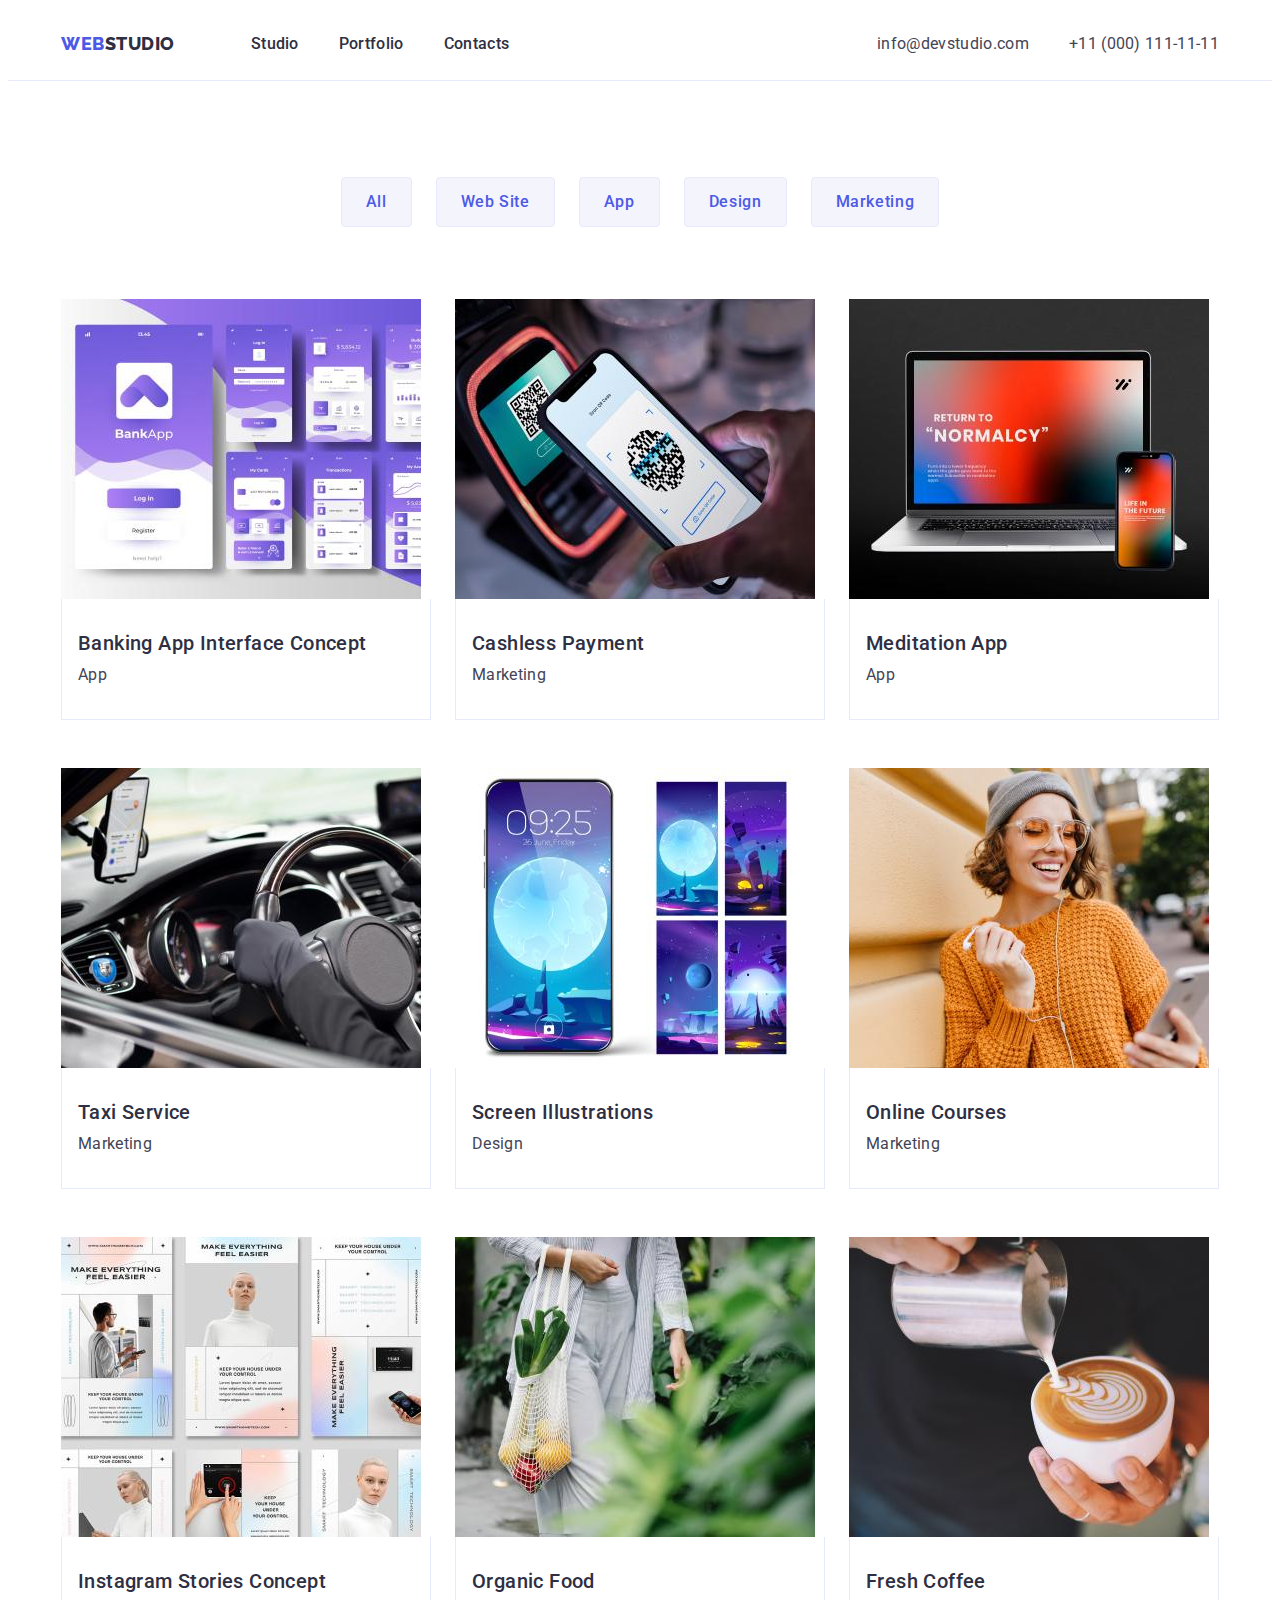
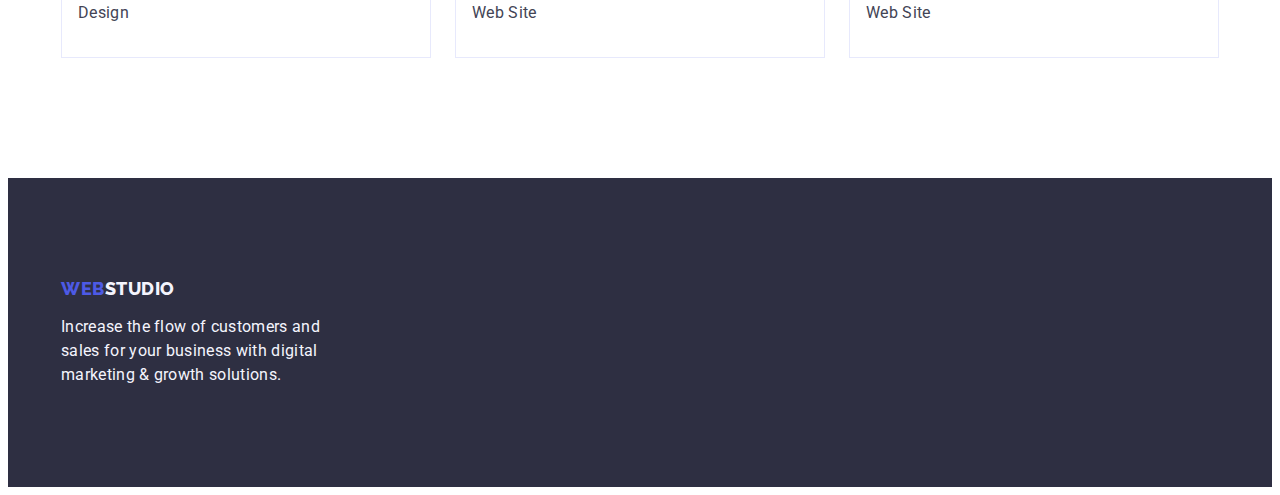
==== portfolio.html @ 99b8af03 "updated" ====
<!DOCTYPE html>
<html lang="en">
  <head>
    <meta charset="utf-8" />
    <meta name="description" content="goit_homework2" />
    <title>WebStudio</title>
    <link
      rel="stylesheet"
      href="https://cdnjs.cloudflare.com/ajax/libs/modern-normalize/2.0.0/modern-normalize.min.css"
      integrity="sha512-4xo8blKMVCiXpTaLzQSLSw3KFOVPWhm/TRtuPVc4WG6kUgjH6J03IBuG7JZPkcWMxJ5huwaBpOpnwYElP/m6wg=="
      crossorigin="anonymous"
      referrerpolicy="no-referrer"
    />
    <link rel="stylesheet" href="css/styles.css" />
    <link rel="preconnect" href="https://fonts.googleapis.com" />
    <link rel="preconnect" href="https://fonts.gstatic.com" crossorigin />
    <link
      href="https://fonts.googleapis.com/css2?family=Raleway:wght@800&family=Roboto:wght@400;500;700&display=swap"
      rel="stylesheet"
    />
  </head>
  <body>
    <header class="header">
      <div class="container header-container">
        <nav class="nav list">
          <a class="header-logo link" href="./index.html"
            >Web<span class="header-logo-accent">Studio</span></a
          >
          <ul class="header-menu list">
            <li class="header-menu-item">
              <a class="header-menu-link link" href="./index.html">Studio</a>
            </li>
            <li class="header-menu-item">
              <a class="header-menu-link link" href="./portfolio.html"
                >Portfolio</a
              >
            </li>
            <li class="header-menu-item">
              <a class="header-menu-link link" href="">Contacts</a>
            </li>
          </ul>
        </nav>

        <address class="header-address">
          <ul class="header-address-list list" style="gap: 40px;">
            <li class="header-address-item link">
              <a
                class="header-address-link link"
                href="mailto:info@devstudio.com"
                >info@devstudio.com</a
              >
            </li>
            <li class="header-address-item link">
              <a class="header-address-link link" href="tel:+110001111111"
                >+11 (000) 111-11-11</a
              >
            </li>
          </ul>
        </address>
      </div>
    </header>
    <main>
      <section class="section-portfolio">
        <div class="container portfolio-container">
          <h1 class="visually-hidden">Portfolio</h1>
            <ul class="button-list list">
              <li><button type="button" class="button-look">All</button></li>
              <li>
                <button type="button" class="button-look">Web Site</button>
              </li>
              <li><button type="button" class="button-look">App</button></li>
              <li><button type="button" class="button-look">Design</button></li>
              <li>
                <button type="button" class="button-look">Marketing</button>
              </li>
            </ul>
            <ul class="work list">
              <li class="img link">
                <a class="portfolio link" href="">
                  <img
                    src="./images/images/img.jpg"
                    alt="Banking App Interface
            Concept"
                    width="360"
                    height="300"
                  />
                  <div class="app-name">
                    <h2 class="portfolio-headline">
                      Banking App Interface Concept
                    </h2>
                    <p class="text">App</p>
                  </div></a
                >
              </li>
              <li class="img link">
                <a class="portfolio link" href="">
                  <img
                    src="./images/images/img1.jpg"
                    alt="Cashless Payment"
                    width="360"
                    height="300"
                  />
                  <div class="app-name">
                    <h2 class="portfolio-headline">Cashless Payment</h2>
                    <p class="text">Marketing</p>
                  </div></a
                >
              </li>
              <li class="img link">
                <a class="portfolio link" href="">
                  <img
                    src="./images/images/img2.jpg"
                    alt="Meditation App"
                    width="360"
                    height="300"
                  />
                  <div class="app-name">
                    <h2 class="portfolio-headline">Meditation App</h2>
                    <p class="text">App</p>
                  </div></a
                >
              </li>
              <li class="img link">
                <a class="portfolio link" href="">
                  <img
                    src="./images/images/img3.jpg"
                    alt="Taxi Service"
                    width="360"
                    height="300"
                  />
                  <div class="app-name">
                    <h2 class="portfolio-headline">Taxi Service</h2>
                    <p class="text">Marketing</p>
                  </div></a
                >
              </li>
              <li class="img link">
                <a class="portfolio link" href="">
                  <img
                    src="./images/images/img4.jpg"
                    alt="Screen Illustrations"
                    width="360"
                    height="300"
                  />
                  <div class="app-name">
                    <h2 class="portfolio-headline">Screen Illustrations</h2>
                    <p class="text">Design</p>
                  </div></a
                >
              </li>
              <li class="img link">
                <a class="portfolio link" href="">
                  <img
                    src="./images/images/img5.jpg"
                    alt="Online Courses"
                    width="360"
                    height="300"
                  />
                  <div class="app-name">
                    <h2 class="portfolio-headline">Online Courses</h2>
                    <p class="text">Marketing</p>
                  </div>
                </a>
              </li>
              <li class="img link">
                <a class="portfolio link" href="">
                  <img
                    src="./images/images/img6.jpg"
                    alt="Instagram Stories Concept"
                    width="360"
                    height="300"
                  />
                  <div class="app-name">
                    <h2 class="portfolio-headline">
                      Instagram Stories Concept
                    </h2>
                    <p class="text">Design</p>
                  </div></a
                >
              </li>
              <li class="img link">
                <a class="portfolio link" href="">
                  <img
                    src="./images/images/img7.jpg"
                    alt="Organic Food"
                    width="360"
                    height="300"
                  />
                  <div class="app-name">
                    <h2 class="portfolio-headline">Organic Food</h2>
                    <p class="text">Web Site</p>
                  </div></a
                >
              </li>
              <li class="img link">
                <a class="portfolio link" href="">
                  <img
                    src="./images/images/img8.jpg"
                    alt="Fresh Coffee"
                    width="360"
                    height="300"
                  />
                  <div class="app-name">
                    <h2 class="portfolio-headline">Fresh Coffee</h2>
                    <p class="text">Web Site</p>
                  </div></a
                >
              </li>
            </ul>
          </div>
      </section>
    </main>
    <footer class="footer">
      <div class="container footer-container">
        <a class="footer-logo link" href="./index.html"
          >Web<span class="footer-logo-accent">Studio</span></a
        >
        <p class="footer-text">
          Increase the flow of customers and sales for your business with
          digital marketing & growth solutions.
        </p>
      </div>
    </footer>
  </body>
</html>
---- css/styles.css ----
:root {
  --maincolor: #4d5ae5;
  --accentcolor: #2e2f42;
  --textcolor: #434455;
  --secondbackgoundcolor: #e5e5e5;
}
body {
  font-family: "Roboto", sans-serif;
  color: #434455;
  background-color: #ffffff;
}

p,
h1,
h2,
h3,
h4,
h5,
h6 {
  margin-top: 0;
  margin-bottom: 0;
}
ul,
ol {
  margin-top: 0;
  margin-bottom: 0;
  padding-left: 0;
}

img {
  display: block;
}
.container {
  width: 100%;
  max-width: 1158px;
  padding: 0 15px;
  margin: 0 auto;
}

/* HEADER */
.nav {
  display: flex;
  align-items: center;
}

.header-container {
  display: flex;
  flex-direction: row;
  justify-content: space-between;
}
.header {
  border-bottom: 1px solid #e7e9fc;
}
.header-logo {
  padding: 24px 0;
  margin-right: 76px;
}
.header-menu {
  display: flex;
  gap: 40px;
  margin: 0 auto;
  align-items: center;
}
.header-address-list {
  display: flex;
  gap: 40px;
}

.header-logo,
.header-logo-accent {
  font-family: "Raleway", sans-serif;
  font-weight: 800;
  font-size: 18px;
  line-height: 1.17;
  letter-spacing: 0.03em;
  text-transform: uppercase;
  color: var(--maincolor);
  text-decoration: none;
  list-style-type: none;
}
.header-logo-accent,
span {
  color: var(--accentcolor);
}

link {
  text-decoration: none;
}

.header-menu-link:hover,
.header-menu-link:focus {
  color: #404bbf;
}

.header-menu .list {
  list-style: none;
}
.header-menu-item {
  list-style-type: none;
}

.header-menu-link {
  font-weight: 500;
  font-size: 16px;
  line-height: 1.5;
  letter-spacing: 0.02em;
  color: var(--accentcolor);
  text-decoration: none;
  padding: 24px 0;
  display: block;
}

.header-address {
  font-style: normal;
}
.header-address-link {
  list-style: none;
  font-size: 16px;
  line-height: 1.5;
  letter-spacing: 0.02em;
  color: var(--textcolor);
  text-decoration: none;
  padding: 24px 0;
  display: block;
}

.header-address-link:hover,
.header-address-link:focus {
  color: #404bbf;
}

/* section 1 */

.section {
  background-color: var(--accentcolor);
  padding: 188px 0;
  background-image: linear-gradient(
      rgba(46, 47, 66, 0.7),
      rgba(46, 47, 66, 0.7)
    ),
    url(../images/images/people-office1.jpg);
  background-size: cover;
}

.section-title {
  font-size: 56px;
  line-height: 1.07;
  text-align: center;
  letter-spacing: 0.02em;
  color: #ffffff;
  max-width: 496px;
  margin: 0 auto 42px;
}
.section-button {
  background-color: #4d5ae5;
  font-family: "Roboto", sans-serif;
  font-weight: 500;
  font-size: 16px;
  line-height: 1.5;
  letter-spacing: 0.04em;
  color: #ffffff;
  display: block;
  min-width: 169px;
  border: none;
  padding: 16px 32px;
  border-radius: 4px;
  box-shadow: 0px 4px 4px 0px rgba(0, 0, 0, 0.15);
  height: 56px;
  cursor: pointer;
  margin: 0 auto;
}
.section-button:hover,
.section-button:focus {
  background-color: #404bbf;
  cursor: pointer;
}

/* section 2 */

.priorities-section {
  padding: 120px 0;
}

.priorities-sectionul {
  display: flex;
  gap: 24px;
}

.visually-hidden {
  overflow: hidden;
  position: absolute;
  width: 1px;
  height: 1px;
  margin: -1px;
  border: 0;
  padding: 0;
  white-space: nowrap;
  clip-path: inset(100%);
  clip: rect(0 0 0 0);
}
.priorities-list {
  width: calc((100% - 72px) / 4);
}
.priorities-section-subtitle {
  font-weight: 500;
  font-size: 20px;
  line-height: 1.2;
  letter-spacing: 0.02em;
  color: #2e2f42;
  margin-bottom: 8px;
}

.priorites-block {
width: 264px;
height: 112px;
border-radius: 4px;
background: #F4F4FD;
margin-bottom: 8px;
}

.icon {
  
}

.priorities-section-text {
  font-size: 16px;
  line-height: 1.5;
  letter-spacing: 0.02em;
  color: var(--textcolor);
}

/* section 3 */

.do-section .list {
  list-style: none;
}
.do-sectionul {
  display: flex;
  gap: 24px;
  justify-content: center;
}
.do-section-title {
  font-size: 36px;
  line-height: 1.11;
  letter-spacing: 0.02em;
  text-transform: capitalize;
  color: var(--accentcolor);
  text-align: center;
  margin-bottom: 72px;
}
.do-section {
  padding-bottom: 120px;
}
.doing-photo {
  width: calc((100% - 48px) / 3);
}
/* section 4 */

.team-section {
  padding: 120px 0;
  background-color: #f4f4fd;
}

.team-section-title {
  margin-bottom: 72px;
  font-size: 36px;
  line-height: 1.11;
  text-align: center;
  letter-spacing: 0.02em;
  text-transform: capitalize;
  color: var(--accentcolor);
}

.team-list {
  display: flex;
  justify-content: center;
}
.team-list {
  gap: 24px;
}
.team-section-card {
  border-radius: 0px 0px 4px 4px;
  background-color: #ffffff;
}
.team-section-card {
  width: calc((100% - 72px) / 4);
}

.name {
  padding: 32px 16px;
}

.worker-name {
  text-align: center;
  margin-bottom: 8px;
  font-weight: 500;
  font-size: 20px;
  line-height: 1.2;
  letter-spacing: 0.02em;
  color: var(--accentcolor);
}
.teamtext {
  text-align: center;
  font-size: 16px;
  line-height: 1.5;
  letter-spacing: 0.02em;
  color: #434455;
  margin-top: 0;
  border-radius: 0px 0px 4px 4px;
}
/* footer */

.footer {
  background-color: var(--accentcolor);
  padding: 100px 0;
}

.footeer-logo {
  display: inline-block;
  margin-bottom: 16px;
}
.footer-text {
  line-height: 1.5;
  color: #f4f4fd;
  letter-spacing: 0.02em;
  display: flex;
  width: 264px;
}

/* portfolio */

/* section */

.visually-hidden {
  overflow: hidden;
  position: absolute;
  width: 1px;
  height: 1px;
  margin: -1px;
  border: 0;
  padding: 0;
  white-space: nowrap;
  clip-path: inset(100%);
  clip: rect(0 0 0 0);
}

.section-portfolio {
  background-color: #ffffff;
  padding-top: 96px;
  padding-bottom: 120px;
}

.header-address-link link {
  text-decoration: none;
  list-style: none;
  font-size: 16px;
  line-height: 1.5;
  letter-spacing: 0.02em;
  color: var(--textcolor);
}

.portfolio link {
  text-decoration: none;
  list-style-type: none;
}

.button-list .list {
  list-style: none;
}
.button-list,
.list,
.button-look {
  list-style-type: none;
}
.button-list,
.button-look {
  font-family: "Roboto", sans-serif;
  font-weight: 500;
  font-size: 16px;
  line-height: 1.5;
  letter-spacing: 0.04em;
  color: #4d5ae5;
  background-color: #ffffff;
  cursor: pointer;
}
.button-list {
  gap: 24px;
}
.button-list {
  display: flex;
  justify-content: center;
  margin-bottom: 72px;
}
.button-look {
  border-radius: 4px;
  border: 1px solid var(--cornflower, #e7e9fc);
  background: var(--cloud, #f4f4fd);
  padding: 12px 24px;
}
.button-look:hover,
.button-look:focus {
  color: #ffffff;
  background-color: #404bbf;
  border: 1px solid transparent;
}
.work {
  display: flex;
  flex-wrap: wrap;
  column-gap: 24px;
  row-gap: 48px;
}
.img .link {
  text-decoration: none;
}
.img {
  width: calc((100% - 48px) / 3);
}
.app-name {
  padding: 32px 16px;
  border: 1px solid #e7e9fc;
  border-top: none;
}
.container-set {
  width: 1128px;
  margin-bottom: 72px;
  margin-top: 72px;
}
.portfolio-headline {
  font-weight: 500;
  font-size: 20px;
  line-height: 1.2;
  letter-spacing: 0.02em;
  color: var(--accentcolor);
  margin-bottom: 8px;
}
.text {
  font-size: 16px;
  line-height: 1.5;
  letter-spacing: 0.02em;
  color: #434455;
  margin-top: 0;
}

/* footer */

.footer-logo,
.footer-logo-accent {
  font-family: "Raleway", sans-serif;
  font-weight: 800;
  font-size: 18px;
  line-height: 1.17;
  letter-spacing: 0.03em;
  text-transform: uppercase;
  color: var(--maincolor);
  text-decoration: none;
  list-style-type: none;
  display: inline-block;
}
.footer-logo {
  margin-bottom: 16px;
}
.footer-logo-accent,
span {
  color: #f4f4fd;
}
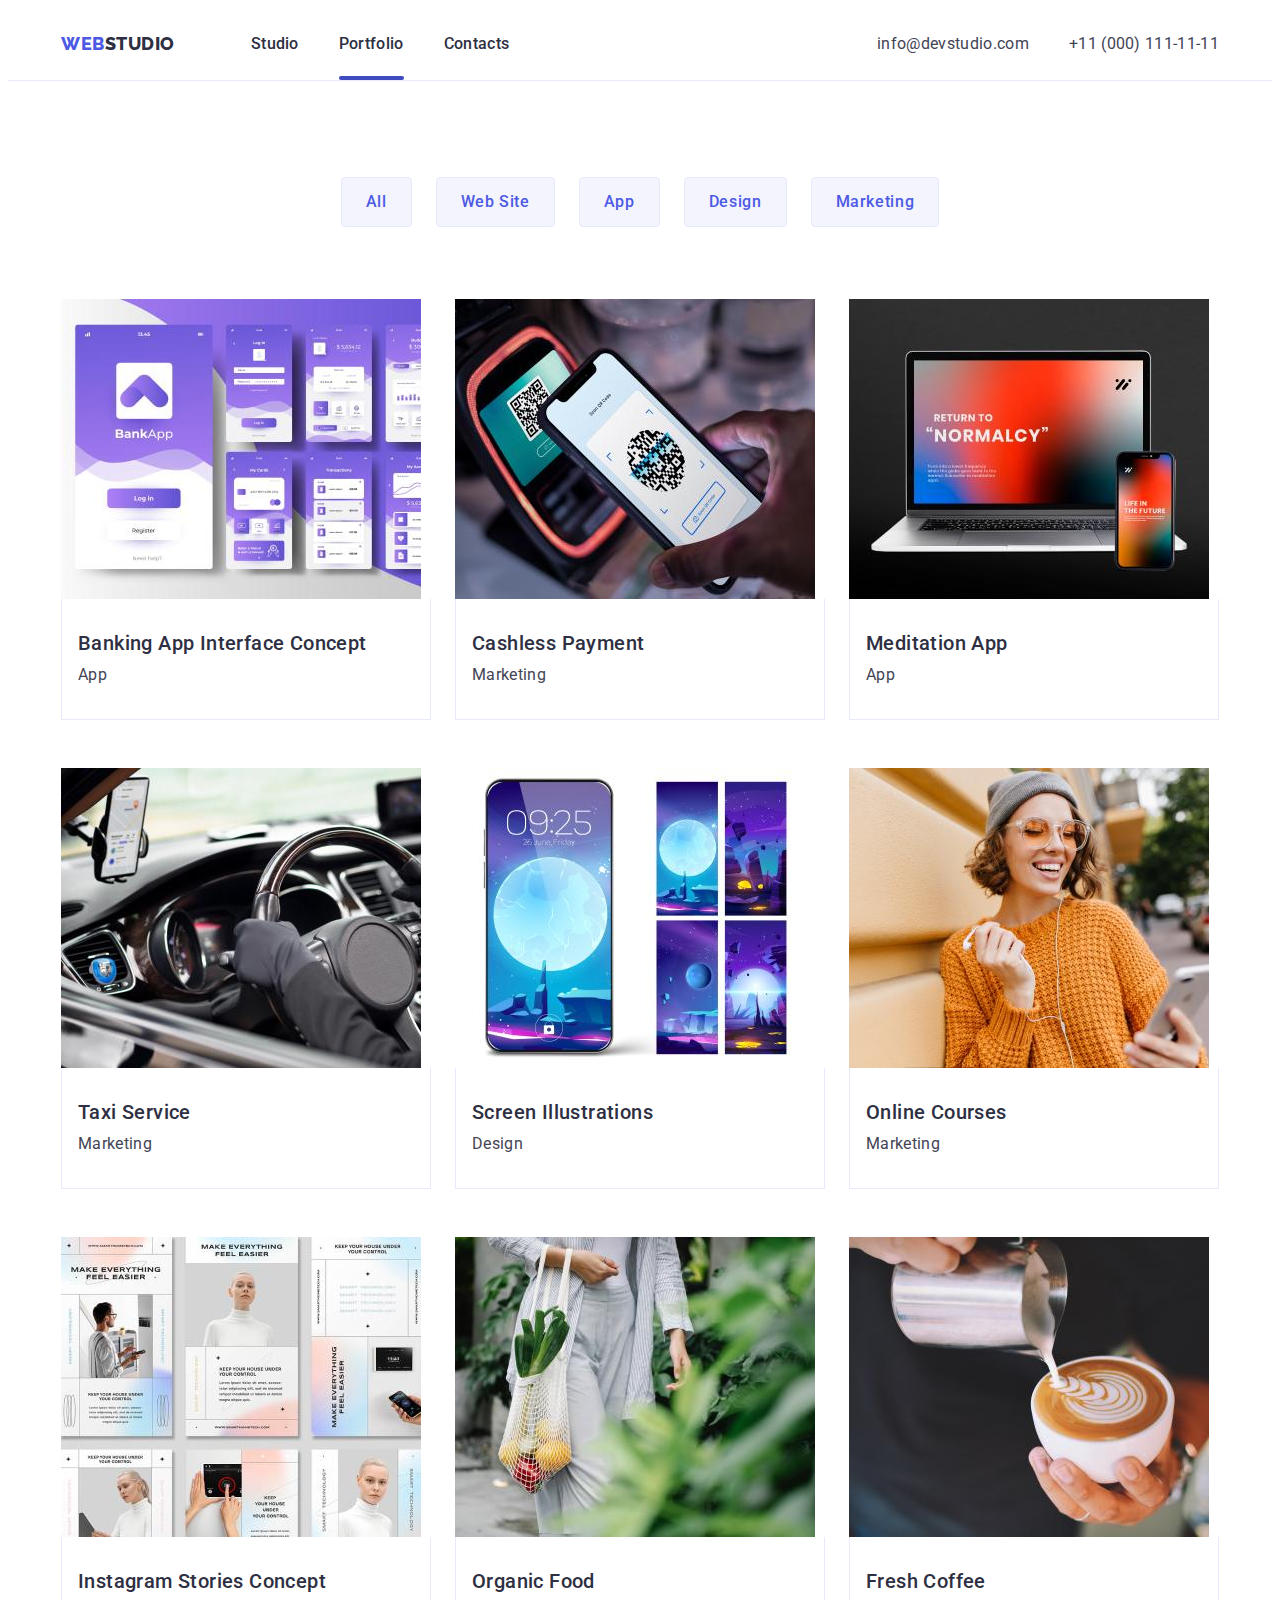
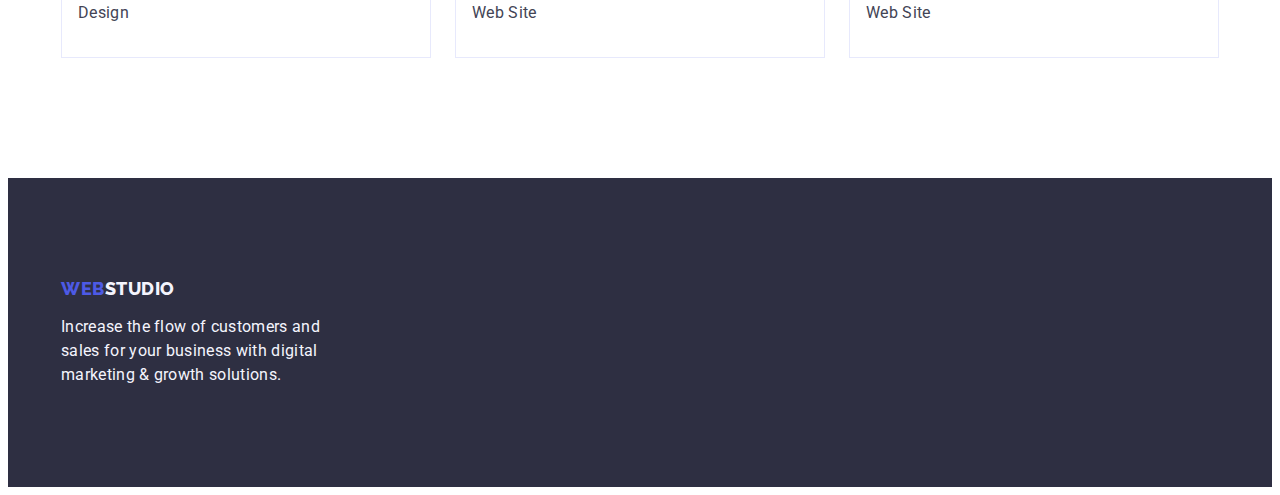
==== commit 28ad6f21: "updated1" ====
--- a/portfolio.html
+++ b/portfolio.html
@@ -31,7 +31,7 @@
               <a class="header-menu-link link" href="./index.html">Studio</a>
             </li>
             <li class="header-menu-item">
-              <a class="header-menu-link link" href="./portfolio.html"
+              <a class="header-menu-link link current" href="./portfolio.html"
                 >Portfolio</a
               >
             </li>
--- a/css/styles.css
+++ b/css/styles.css
@@ -90,6 +90,21 @@
 .header-menu-link:hover,
 .header-menu-link:focus {
   color: #404bbf;
+}
+
+.current {
+  position: relative;
+}
+
+.current::after {
+  content: "";
+  position: absolute;
+  bottom: 0;
+  left: 0;
+  width: 100%;
+  height: 4px;
+  border-radius: 2px;
+  background-color: #404bbf;
 }
 
 .header-menu .list {
@@ -211,15 +226,14 @@
 }
 
 .priorites-block {
-width: 264px;
-height: 112px;
-border-radius: 4px;
-background: #F4F4FD;
-margin-bottom: 8px;
-}
-
-.icon {
-  
+  width: 264px;
+  height: 112px;
+  border-radius: 4px;
+  background: #f4f4fd;
+  margin-bottom: 8px;
+  display: flex;
+  align-items: center;
+  justify-content: center;
 }
 
 .priorities-section-text {
@@ -308,6 +322,25 @@
   margin-top: 0;
   border-radius: 0px 0px 4px 4px;
 }
+
+.team-block {
+  display: flex;
+  justify-content: center;
+  align-items: center;
+  gap: 24px;
+  margin-bottom: 32px;
+}
+
+.block-icons {
+  display: flex;
+  justify-content: center;
+  align-items: center;
+  background-color: var(--maincolor);
+  border-radius: 50%;
+  width: 40px;
+  height: 40px;
+}
+
 /* footer */
 
 .footer {
@@ -325,6 +358,25 @@
   letter-spacing: 0.02em;
   display: flex;
   width: 264px;
+}
+
+
+.footer-block {
+  display: flex;
+  flex-wrap: wrap;
+  height: 80px;
+  gap: 24px;
+  width: 208px;
+}
+
+.footer-headline {
+  font-size: 16px;
+  font-style: normal;
+  font-weight: 500;
+  line-height: 1.5;
+  letter-spacing: 0.02em;
+  color: #ffffff;
+  margin-bottom: 16px;
 }
 
 /* portfolio */
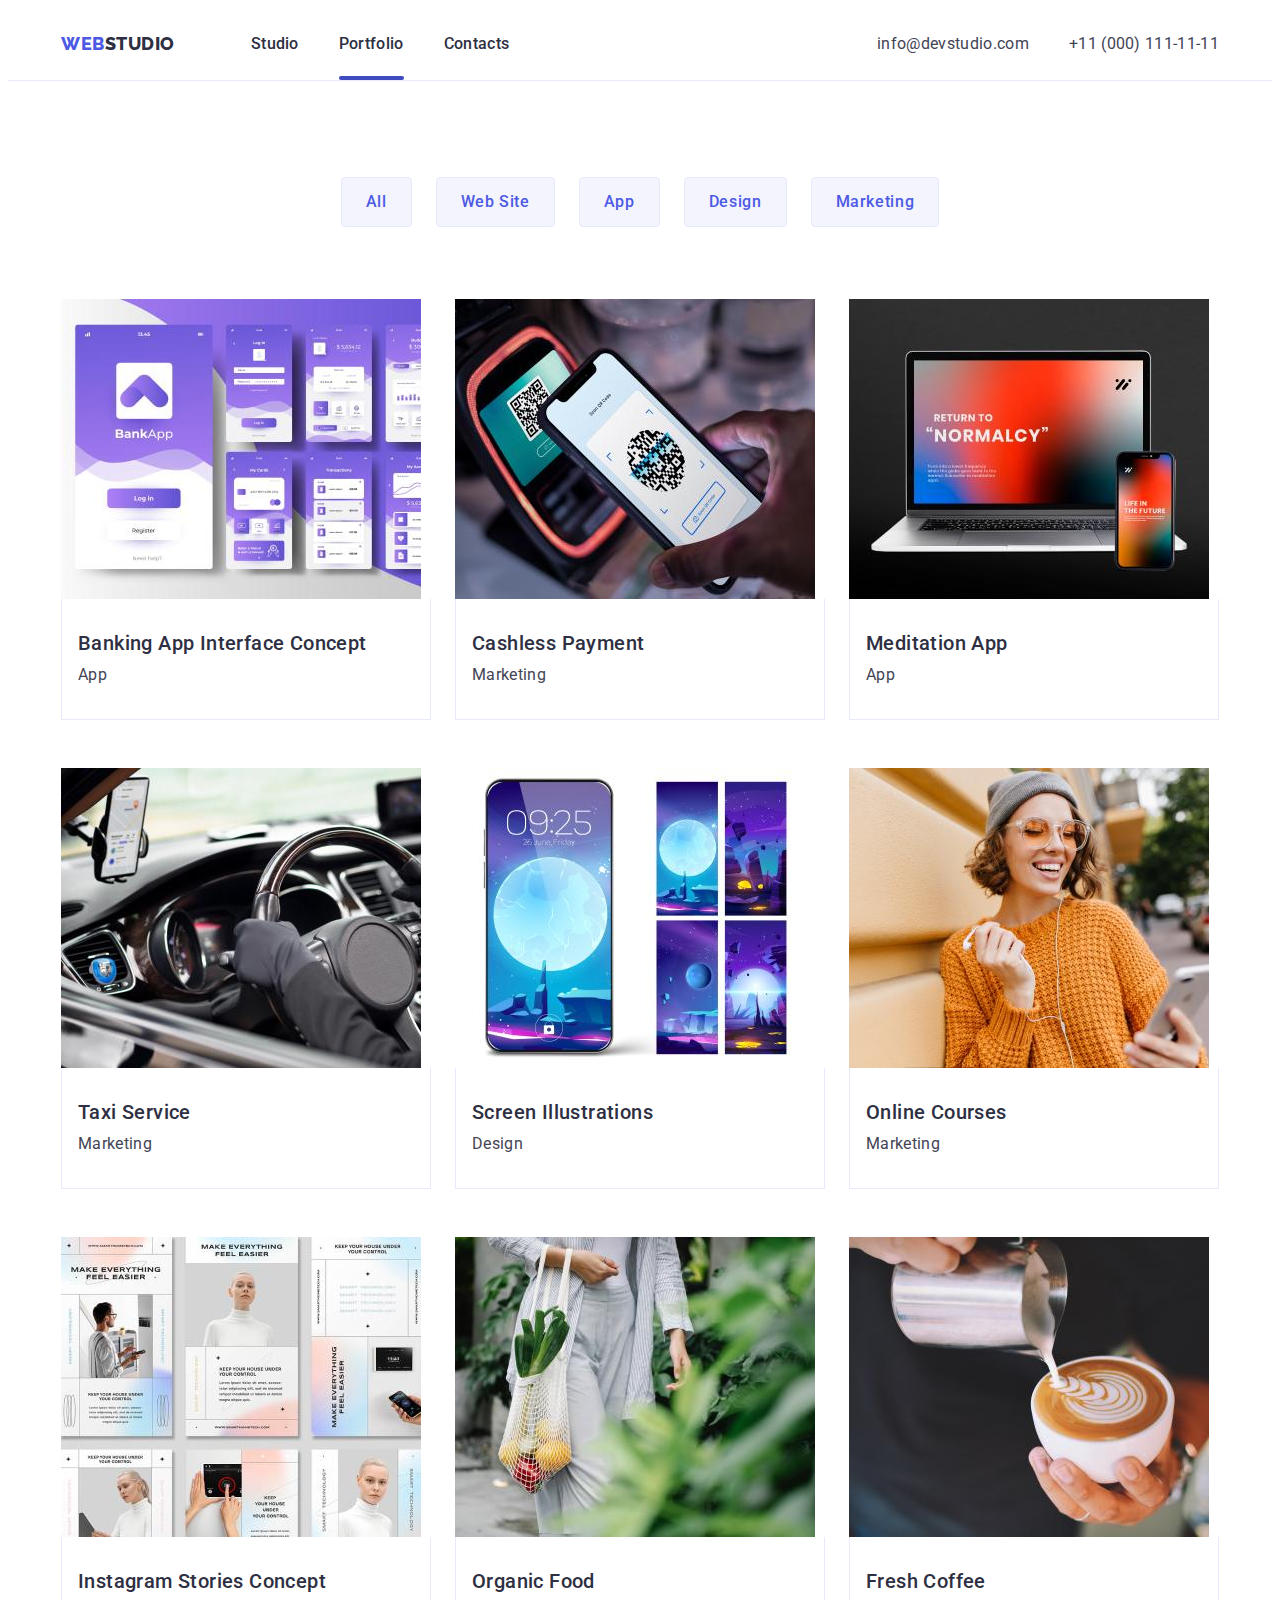
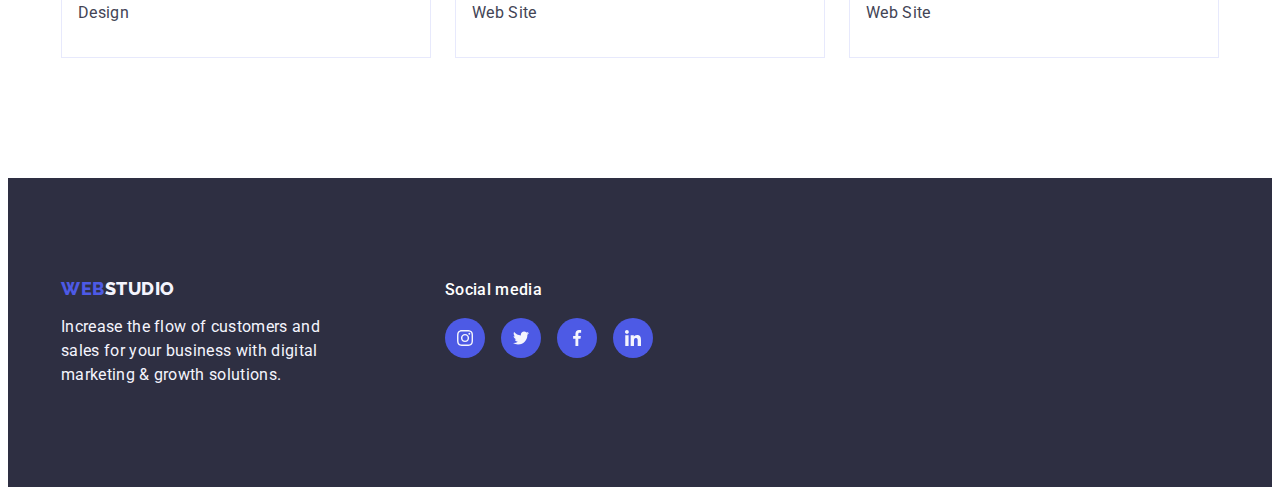
==== commit e810e869: "updated" ====
--- a/portfolio.html
+++ b/portfolio.html
@@ -42,7 +42,7 @@
         </nav>
 
         <address class="header-address">
-          <ul class="header-address-list list" style="gap: 40px;">
+          <ul class="header-address-list list" style="gap: 40px">
             <li class="header-address-item link">
               <a
                 class="header-address-link link"
@@ -63,162 +63,218 @@
       <section class="section-portfolio">
         <div class="container portfolio-container">
           <h1 class="visually-hidden">Portfolio</h1>
-            <ul class="button-list list">
-              <li><button type="button" class="button-look">All</button></li>
-              <li>
-                <button type="button" class="button-look">Web Site</button>
-              </li>
-              <li><button type="button" class="button-look">App</button></li>
-              <li><button type="button" class="button-look">Design</button></li>
-              <li>
-                <button type="button" class="button-look">Marketing</button>
-              </li>
-            </ul>
-            <ul class="work list">
-              <li class="img link">
-                <a class="portfolio link" href="">
-                  <img
-                    src="./images/images/img.jpg"
-                    alt="Banking App Interface
+          <ul class="button-list list">
+            <li><button type="button" class="button-look">All</button></li>
+            <li>
+              <button type="button" class="button-look">Web Site</button>
+            </li>
+            <li><button type="button" class="button-look">App</button></li>
+            <li><button type="button" class="button-look">Design</button></li>
+            <li>
+              <button type="button" class="button-look">Marketing</button>
+            </li>
+          </ul>
+          <ul class="work list">
+            <li class="img link">
+              <a class="portfolio link" href="">
+                <img
+                  src="./images/images/img.jpg"
+                  alt="Banking App Interface
             Concept"
-                    width="360"
-                    height="300"
-                  />
-                  <div class="app-name">
-                    <h2 class="portfolio-headline">
-                      Banking App Interface Concept
-                    </h2>
-                    <p class="text">App</p>
-                  </div></a
-                >
-              </li>
-              <li class="img link">
-                <a class="portfolio link" href="">
-                  <img
-                    src="./images/images/img1.jpg"
-                    alt="Cashless Payment"
-                    width="360"
-                    height="300"
-                  />
-                  <div class="app-name">
-                    <h2 class="portfolio-headline">Cashless Payment</h2>
-                    <p class="text">Marketing</p>
-                  </div></a
-                >
-              </li>
-              <li class="img link">
-                <a class="portfolio link" href="">
-                  <img
-                    src="./images/images/img2.jpg"
-                    alt="Meditation App"
-                    width="360"
-                    height="300"
-                  />
-                  <div class="app-name">
-                    <h2 class="portfolio-headline">Meditation App</h2>
-                    <p class="text">App</p>
-                  </div></a
-                >
-              </li>
-              <li class="img link">
-                <a class="portfolio link" href="">
-                  <img
-                    src="./images/images/img3.jpg"
-                    alt="Taxi Service"
-                    width="360"
-                    height="300"
-                  />
-                  <div class="app-name">
-                    <h2 class="portfolio-headline">Taxi Service</h2>
-                    <p class="text">Marketing</p>
-                  </div></a
-                >
-              </li>
-              <li class="img link">
-                <a class="portfolio link" href="">
-                  <img
-                    src="./images/images/img4.jpg"
-                    alt="Screen Illustrations"
-                    width="360"
-                    height="300"
-                  />
-                  <div class="app-name">
-                    <h2 class="portfolio-headline">Screen Illustrations</h2>
-                    <p class="text">Design</p>
-                  </div></a
-                >
-              </li>
-              <li class="img link">
-                <a class="portfolio link" href="">
-                  <img
-                    src="./images/images/img5.jpg"
-                    alt="Online Courses"
-                    width="360"
-                    height="300"
-                  />
-                  <div class="app-name">
-                    <h2 class="portfolio-headline">Online Courses</h2>
-                    <p class="text">Marketing</p>
-                  </div>
-                </a>
-              </li>
-              <li class="img link">
-                <a class="portfolio link" href="">
-                  <img
-                    src="./images/images/img6.jpg"
-                    alt="Instagram Stories Concept"
-                    width="360"
-                    height="300"
-                  />
-                  <div class="app-name">
-                    <h2 class="portfolio-headline">
-                      Instagram Stories Concept
-                    </h2>
-                    <p class="text">Design</p>
-                  </div></a
-                >
-              </li>
-              <li class="img link">
-                <a class="portfolio link" href="">
-                  <img
-                    src="./images/images/img7.jpg"
-                    alt="Organic Food"
-                    width="360"
-                    height="300"
-                  />
-                  <div class="app-name">
-                    <h2 class="portfolio-headline">Organic Food</h2>
-                    <p class="text">Web Site</p>
-                  </div></a
-                >
-              </li>
-              <li class="img link">
-                <a class="portfolio link" href="">
-                  <img
-                    src="./images/images/img8.jpg"
-                    alt="Fresh Coffee"
-                    width="360"
-                    height="300"
-                  />
-                  <div class="app-name">
-                    <h2 class="portfolio-headline">Fresh Coffee</h2>
-                    <p class="text">Web Site</p>
-                  </div></a
-                >
-              </li>
-            </ul>
-          </div>
+                  width="360"
+                  height="300"
+                />
+                <div class="app-name">
+                  <h2 class="portfolio-headline">
+                    Banking App Interface Concept
+                  </h2>
+                  <p class="text">App</p>
+                </div></a
+              >
+            </li>
+            <li class="img link">
+               <a class="portfolio link" href="">
+               <div class="portfolio-hover"> 
+                <img
+                  src="./images/images/img1.jpg"
+                  alt="Cashless Payment"
+                  width="360"
+                  height="300"
+                />
+                <div class="app-text">
+                  <p class="app-hover-text">
+                    14 Stylish and User-Friendly App Design Concepts · Task
+                    Manager App · Calorie Tracker App · Exotic Fruit Ecommerce
+                    App · Cloud Storage App
+                  </p>
+                </div>
+               </div>
+               <div class="app-name">
+                  <h2 class="portfolio-headline">Cashless Payment</h2>
+                  <p class="text">Marketing</p>
+                </div></a
+              >
+            </li>
+            <li class="img link">
+              <a class="portfolio link" href="">
+                <img
+                  src="./images/images/img2.jpg"
+                  alt="Meditation App"
+                  width="360"
+                  height="300"
+                />
+                <div class="app-name">
+                  <h2 class="portfolio-headline">Meditation App</h2>
+                  <p class="text">App</p>
+                </div></a
+              >
+            </li>
+            <li class="img link">
+              <a class="portfolio link" href="">
+                <img
+                  src="./images/images/img3.jpg"
+                  alt="Taxi Service"
+                  width="360"
+                  height="300"
+                />
+                <div class="app-name">
+                  <h2 class="portfolio-headline">Taxi Service</h2>
+                  <p class="text">Marketing</p>
+                </div></a
+              >
+            </li>
+            <li class="img link">
+              <a class="portfolio link" href="">
+                <img
+                  src="./images/images/img4.jpg"
+                  alt="Screen Illustrations"
+                  width="360"
+                  height="300"
+                />
+                <div class="app-name">
+                  <h2 class="portfolio-headline">Screen Illustrations</h2>
+                  <p class="text">Design</p>
+                </div></a
+              >
+            </li>
+            <li class="img link">
+              <a class="portfolio link" href="">
+                <img
+                  src="./images/images/img5.jpg"
+                  alt="Online Courses"
+                  width="360"
+                  height="300"
+                />
+                <div class="app-name">
+                  <h2 class="portfolio-headline">Online Courses</h2>
+                  <p class="text">Marketing</p>
+                </div>
+              </a>
+            </li>
+            <li class="img link">
+              <a class="portfolio link" href="">
+                <img
+                  src="./images/images/img6.jpg"
+                  alt="Instagram Stories Concept"
+                  width="360"
+                  height="300"
+                />
+                <div class="app-name">
+                  <h2 class="portfolio-headline">Instagram Stories Concept</h2>
+                  <p class="text">Design</p>
+                </div></a
+              >
+            </li>
+            <li class="img link">
+              <a class="portfolio link" href="">
+                <img
+                  src="./images/images/img7.jpg"
+                  alt="Organic Food"
+                  width="360"
+                  height="300"
+                />
+                <div class="app-name">
+                  <h2 class="portfolio-headline">Organic Food</h2>
+                  <p class="text">Web Site</p>
+                </div></a
+              >
+            </li>
+            <li class="img link">
+              <a class="portfolio link" href="">
+                <img
+                  src="./images/images/img8.jpg"
+                  alt="Fresh Coffee"
+                  width="360"
+                  height="300"
+                />
+                <div class="app-name">
+                  <h2 class="portfolio-headline">Fresh Coffee</h2>
+                  <p class="text">Web Site</p>
+                </div></a
+              >
+            </li>
+          </ul>
+        </div>
       </section>
     </main>
     <footer class="footer">
       <div class="container footer-container">
-        <a class="footer-logo link" href="./index.html"
-          >Web<span class="footer-logo-accent">Studio</span></a
-        >
-        <p class="footer-text">
-          Increase the flow of customers and sales for your business with
-          digital marketing & growth solutions.
-        </p>
+        <div class="logo-foot">
+          <a class="footer-logo link" href="./index.html"
+            >Web<span class="footer-logo-accent">Studio</span></a
+          >
+          <p class="footer-text">
+            Increase the flow of customers and sales for your business with
+            digital marketing & growth solutions.
+          </p>
+        </div>
+        <div class="footer-media">
+          <p class="footer-headline">Social media</p>
+          <ul class="social list">
+            <li class="social-items">
+              <a
+                class="footer-block-icons"
+                href=""
+                aria-label="instagram"
+                target="_blank"
+              >
+                <svg class="icon" width="16" height="16">
+                  <use href="../images/icon.svg#icon-instagram-2"></use>
+                </svg>
+              </a>
+            </li>
+            <a
+              class="footer-block-icons"
+              href=""
+              aria-label="twitter"
+              target="_blank"
+            >
+              <svg class="icon" width="16" height="16">
+                <use href="../images/icon.svg#icon-twitter-1"></use>
+              </svg>
+            </a>
+            <a
+              class="footer-block-icons"
+              href=""
+              aria-label="facebook"
+              target="_blank"
+            >
+              <svg class="icon" width="16" height="16">
+                <use href="../images/icon.svg#icon-facebook-1"></use>
+              </svg>
+            </a>
+            <a
+              class="footer-block-icons"
+              href=""
+              aria-label="twitter"
+              target="_blank"
+            >
+              <svg class="icon" width="16" height="16">
+                <use href="../images/icon.svg#icon-linkedin-1"></use>
+              </svg>
+            </a>
+          </ul>
+        </div>
       </div>
     </footer>
   </body>
--- a/css/styles.css
+++ b/css/styles.css
@@ -86,6 +86,9 @@
 link {
   text-decoration: none;
 }
+.header-menu-link {
+  transition: 250ms cubic-bezier(0.4, 0, 0.2, 1);
+}
 
 .header-menu-link:hover,
 .header-menu-link:focus {
@@ -137,6 +140,7 @@
   text-decoration: none;
   padding: 24px 0;
   display: block;
+  transition: 250ms cubic-bezier(0.4, 0, 0.2, 1);
 }
 
 .header-address-link:hover,
@@ -183,6 +187,7 @@
   height: 56px;
   cursor: pointer;
   margin: 0 auto;
+  transition: 250ms cubic-bezier(0.4, 0, 0.2, 1);;
 }
 .section-button:hover,
 .section-button:focus {
@@ -295,6 +300,9 @@
 .team-section-card {
   border-radius: 0px 0px 4px 4px;
   background-color: #ffffff;
+  box-shadow: 0px 2px 1px 0px rgba(46, 47, 66, 0.08),
+    0px 1px 1px 0px rgba(46, 47, 66, 0.16),
+    0px 1px 6px 0px rgba(46, 47, 66, 0.08);
 }
 .team-section-card {
   width: calc((100% - 72px) / 4);
@@ -330,7 +338,9 @@
   gap: 24px;
   margin-bottom: 32px;
 }
-
+.team-block {
+  list-style-type: none;
+}
 .block-icons {
   display: flex;
   justify-content: center;
@@ -339,8 +349,62 @@
   border-radius: 50%;
   width: 40px;
   height: 40px;
-}
-
+  transition: 250ms cubic-bezier(0.4, 0, 0.2, 1);
+  fill: none;
+}
+
+.block-icons:hover,
+.block-icons:focus {
+  background-color: #404bbf;
+}
+
+/* section 5 */
+
+.customer-section {
+  padding: 120px 0;
+  background-color: #ffffff;
+}
+
+.customer-title {
+  color: var(--accentcolor);
+  text-align: center;
+  font-weight: 700;
+  margin-bottom: 72px;
+  font-size: 36px;
+  line-height: 1.11;
+  text-align: center;
+  letter-spacing: 0.02em;
+  text-transform: capitalize;
+}
+
+.customer {
+  display: flex;
+  gap: 24px;
+}
+.customer-item {
+  width: calc((100% - 120px) / 6);
+  height: 88px;
+}
+
+.customer-icon {
+  border-radius: 4px;
+  border: 1px solid #8e8f99;
+  width: 100%;
+  height: 100%;
+  display: flex;
+  align-items: center;
+  justify-content: center;
+  color: #8e8f99;
+}
+
+.section-icon {
+  color: currentColor;
+  transition: 250ms cubic-bezier(0.4, 0, 0.2, 1);
+}
+.customer-icon:hover,
+.customer-icon:focus {
+  color: #404bbf;
+}
 /* footer */
 
 .footer {
@@ -360,13 +424,12 @@
   width: 264px;
 }
 
-
-.footer-block {
-  display: flex;
-  flex-wrap: wrap;
-  height: 80px;
-  gap: 24px;
-  width: 208px;
+.footer-container {
+  display: flex;
+}
+
+.logo-foot {
+  margin-right: 120px;
 }
 
 .footer-headline {
@@ -378,7 +441,26 @@
   color: #ffffff;
   margin-bottom: 16px;
 }
-
+.footer-block-icons {
+  display: flex;
+  justify-content: center;
+  align-items: center;
+  background-color: var(--maincolor);
+  border-radius: 50%;
+  width: 40px;
+  height: 40px;
+  transition: 250ms cubic-bezier(0.4, 0, 0.2, 1);
+  fill: none;
+}
+.footer-block-icons:hover,
+.footer-block-icons:focus {
+  background-color: #31d0aa;
+}
+
+.social {
+  display: flex;
+  gap: 16px;
+}
 /* portfolio */
 
 /* section */
@@ -448,6 +530,7 @@
   border: 1px solid var(--cornflower, #e7e9fc);
   background: var(--cloud, #f4f4fd);
   padding: 12px 24px;
+  transition: 250ms cubic-bezier(0.4, 0, 0.2, 1);
 }
 .button-look:hover,
 .button-look:focus {
@@ -466,7 +549,37 @@
 }
 .img {
   width: calc((100% - 48px) / 3);
-}
+  transition: 250ms cubic-bezier(0.4, 0, 0.2, 1);
+}
+
+.portfolio-hover {
+  position: relative;
+  overflow: hidden;
+
+}
+.img:hover {
+  box-shadow: 0px 2px 1px 0px rgba(46, 47, 66, 0.08), 
+  0px 1px 1px 0px rgba(46, 47, 66, 0.16), 
+  0px 1px 6px 0px rgba(46, 47, 66, 0.08);
+}
+.portfolio-hover:hover .app-hover-text {
+  transform: translateY(0);
+}
+.app-hover-text {
+  position: absolute;
+  top: 0;
+  left: 0;
+  height: 100%;
+  padding: 40px 32px;
+  font-size: 16px;
+  line-height: 2;
+  letter-spacing: -0.013em;
+  color: #f4f4fd;
+  background-color: #4d5ae5;
+  transform: translateY(100%);
+  transition: 250ms cubic-bezier(0.4, 0, 0.2, 1);
+}
+
 .app-name {
   padding: 32px 16px;
   border: 1px solid #e7e9fc;
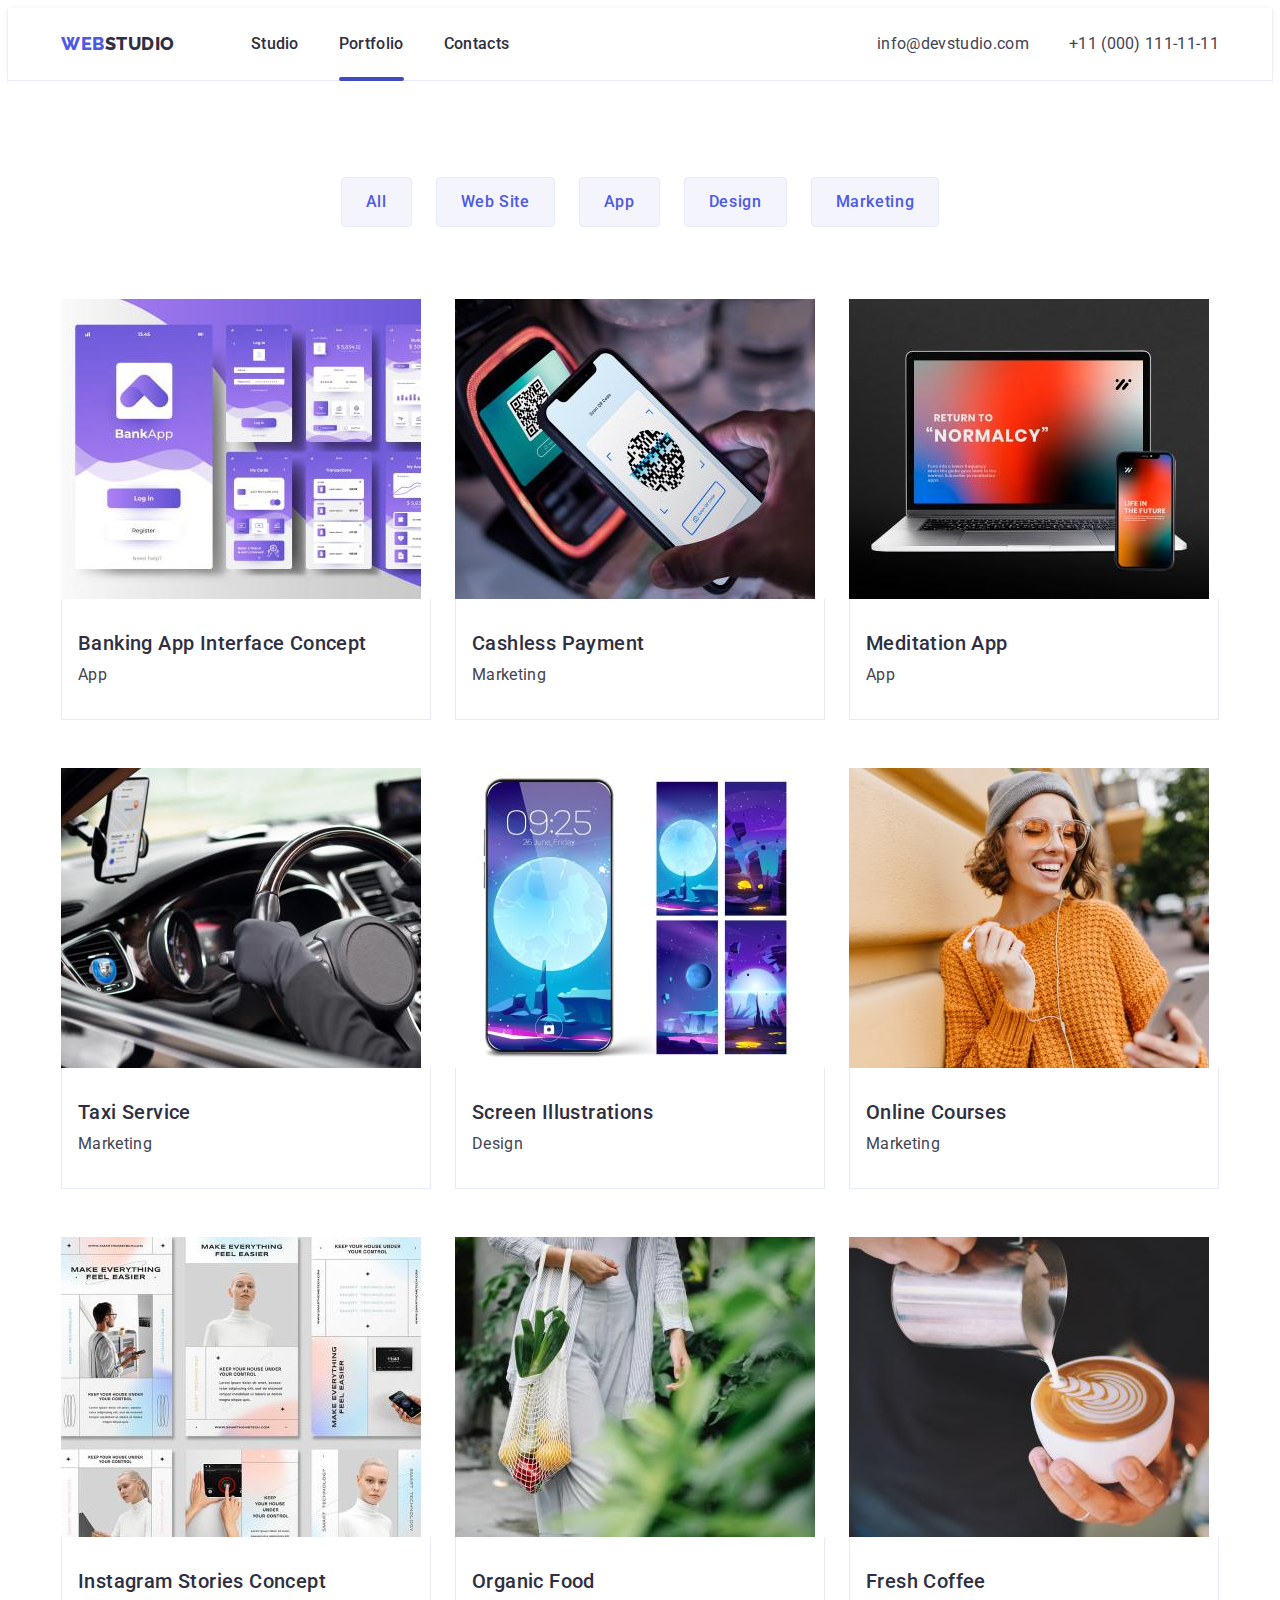
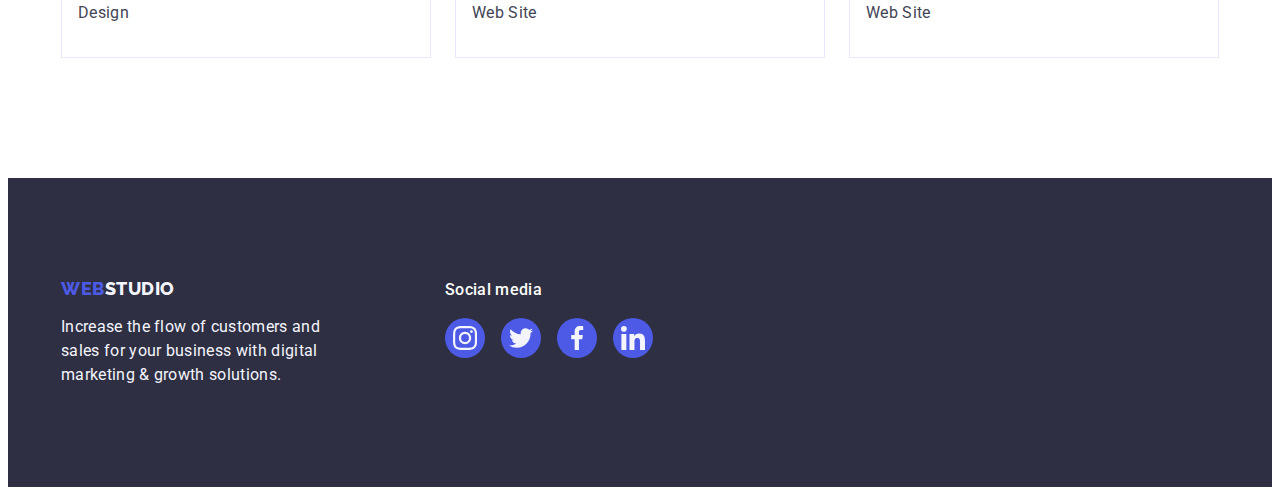
==== commit 695808d7: "updated2" ====
--- a/portfolio.html
+++ b/portfolio.html
@@ -77,6 +77,7 @@
           <ul class="work list">
             <li class="img link">
               <a class="portfolio link" href="">
+                <div class="portfolio-hover"> 
                 <img
                   src="./images/images/img.jpg"
                   alt="Banking App Interface
@@ -84,6 +85,12 @@
                   width="360"
                   height="300"
                 />
+                <p class="app-hover-text">
+                  14 Stylish and User-Friendly App Design Concepts · Task
+                  Manager App · Calorie Tracker App · Exotic Fruit Ecommerce
+                  App · Cloud Storage App
+                </p>
+              </div>
                 <div class="app-name">
                   <h2 class="portfolio-headline">
                     Banking App Interface Concept
@@ -117,12 +124,19 @@
             </li>
             <li class="img link">
               <a class="portfolio link" href="">
+                <div class="portfolio-hover">
                 <img
                   src="./images/images/img2.jpg"
                   alt="Meditation App"
                   width="360"
                   height="300"
                 />
+                <p class="app-hover-text">
+                  14 Stylish and User-Friendly App Design Concepts · Task
+                  Manager App · Calorie Tracker App · Exotic Fruit Ecommerce
+                  App · Cloud Storage App
+                </p>
+              </div>
                 <div class="app-name">
                   <h2 class="portfolio-headline">Meditation App</h2>
                   <p class="text">App</p>
@@ -131,12 +145,19 @@
             </li>
             <li class="img link">
               <a class="portfolio link" href="">
+                <div class="portfolio-hover">
                 <img
                   src="./images/images/img3.jpg"
                   alt="Taxi Service"
                   width="360"
                   height="300"
                 />
+                <p class="app-hover-text">
+                  14 Stylish and User-Friendly App Design Concepts · Task
+                  Manager App · Calorie Tracker App · Exotic Fruit Ecommerce
+                  App · Cloud Storage App
+                </p>
+              </div>
                 <div class="app-name">
                   <h2 class="portfolio-headline">Taxi Service</h2>
                   <p class="text">Marketing</p>
@@ -145,12 +166,19 @@
             </li>
             <li class="img link">
               <a class="portfolio link" href="">
+                <div class="portfolio-hover">
                 <img
                   src="./images/images/img4.jpg"
                   alt="Screen Illustrations"
                   width="360"
                   height="300"
                 />
+                <p class="app-hover-text">
+                  14 Stylish and User-Friendly App Design Concepts · Task
+                  Manager App · Calorie Tracker App · Exotic Fruit Ecommerce
+                  App · Cloud Storage App
+                </p>
+              </div>
                 <div class="app-name">
                   <h2 class="portfolio-headline">Screen Illustrations</h2>
                   <p class="text">Design</p>
@@ -159,12 +187,19 @@
             </li>
             <li class="img link">
               <a class="portfolio link" href="">
+                <div class="portfolio-hover">
                 <img
                   src="./images/images/img5.jpg"
                   alt="Online Courses"
                   width="360"
                   height="300"
                 />
+                <p class="app-hover-text">
+                  14 Stylish and User-Friendly App Design Concepts · Task
+                  Manager App · Calorie Tracker App · Exotic Fruit Ecommerce
+                  App · Cloud Storage App
+                </p>
+              </div>
                 <div class="app-name">
                   <h2 class="portfolio-headline">Online Courses</h2>
                   <p class="text">Marketing</p>
@@ -173,12 +208,19 @@
             </li>
             <li class="img link">
               <a class="portfolio link" href="">
+                <div class="portfolio-hover">
                 <img
                   src="./images/images/img6.jpg"
                   alt="Instagram Stories Concept"
                   width="360"
                   height="300"
                 />
+                <p class="app-hover-text">
+                  14 Stylish and User-Friendly App Design Concepts · Task
+                  Manager App · Calorie Tracker App · Exotic Fruit Ecommerce
+                  App · Cloud Storage App
+                </p>
+              </div>
                 <div class="app-name">
                   <h2 class="portfolio-headline">Instagram Stories Concept</h2>
                   <p class="text">Design</p>
@@ -187,12 +229,19 @@
             </li>
             <li class="img link">
               <a class="portfolio link" href="">
+                <div class="portfolio-hover">
                 <img
                   src="./images/images/img7.jpg"
                   alt="Organic Food"
                   width="360"
                   height="300"
                 />
+                <p class="app-hover-text">
+                  14 Stylish and User-Friendly App Design Concepts · Task
+                  Manager App · Calorie Tracker App · Exotic Fruit Ecommerce
+                  App · Cloud Storage App
+                </p>
+              </div>
                 <div class="app-name">
                   <h2 class="portfolio-headline">Organic Food</h2>
                   <p class="text">Web Site</p>
@@ -201,12 +250,19 @@
             </li>
             <li class="img link">
               <a class="portfolio link" href="">
+                <div class="portfolio-hover">
                 <img
                   src="./images/images/img8.jpg"
                   alt="Fresh Coffee"
                   width="360"
                   height="300"
                 />
+                <p class="app-hover-text">
+                  14 Stylish and User-Friendly App Design Concepts · Task
+                  Manager App · Calorie Tracker App · Exotic Fruit Ecommerce
+                  App · Cloud Storage App
+                </p>
+              </div>
                 <div class="app-name">
                   <h2 class="portfolio-headline">Fresh Coffee</h2>
                   <p class="text">Web Site</p>
@@ -238,41 +294,47 @@
                 aria-label="instagram"
                 target="_blank"
               >
-                <svg class="icon" width="16" height="16">
-                  <use href="../images/icon.svg#icon-instagram-2"></use>
+                <svg class="icon" width="24" height="24">
+                  <use href="./images/icons.svg#icon-instagram-2"></use>
                 </svg>
               </a>
             </li>
+            <li>
             <a
               class="footer-block-icons"
               href=""
               aria-label="twitter"
               target="_blank"
             >
-              <svg class="icon" width="16" height="16">
-                <use href="../images/icon.svg#icon-twitter-1"></use>
+              <svg class="icon" width="24" height="24">
+                <use href="./images/icons.svg#icon-twitter-1"></use>
               </svg>
             </a>
+          </li>
+          <li>
             <a
               class="footer-block-icons"
               href=""
               aria-label="facebook"
               target="_blank"
             >
-              <svg class="icon" width="16" height="16">
-                <use href="../images/icon.svg#icon-facebook-1"></use>
+              <svg class="icon" width="24" height="24">
+                <use href="./images/icons.svg#icon-facebook-1"></use>
               </svg>
             </a>
+          </li>
+          <li>
             <a
               class="footer-block-icons"
               href=""
               aria-label="twitter"
               target="_blank"
             >
-              <svg class="icon" width="16" height="16">
-                <use href="../images/icon.svg#icon-linkedin-1"></use>
+              <svg class="icon" width="24" height="24">
+                <use href="./images/icons.svg#icon-linkedin-1"></use>
               </svg>
             </a>
+          </li>
           </ul>
         </div>
       </div>
--- a/css/styles.css
+++ b/css/styles.css
@@ -50,6 +50,8 @@
 }
 .header {
   border-bottom: 1px solid #e7e9fc;
+  box-shadow: 0px 2px 1px rgba(46, 47, 66, 0.08),
+    0px 1px 1px rgba(46, 47, 66, 0.16), 0px 1px 6px rgba(46, 47, 66, 0.08);
 }
 .header-logo {
   padding: 24px 0;
@@ -87,7 +89,8 @@
   text-decoration: none;
 }
 .header-menu-link {
-  transition: 250ms cubic-bezier(0.4, 0, 0.2, 1);
+  color: #404bbf;
+  transition: color 250ms cubic-bezier(0.4, 0, 0.2, 1);
 }
 
 .header-menu-link:hover,
@@ -108,6 +111,7 @@
   height: 4px;
   border-radius: 2px;
   background-color: #404bbf;
+  bottom: -1px;
 }
 
 .header-menu .list {
@@ -140,7 +144,7 @@
   text-decoration: none;
   padding: 24px 0;
   display: block;
-  transition: 250ms cubic-bezier(0.4, 0, 0.2, 1);
+  transition: color 250ms cubic-bezier(0.4, 0, 0.2, 1);
 }
 
 .header-address-link:hover,
@@ -151,6 +155,9 @@
 /* section 1 */
 
 .section {
+  background-repeat: no-repeat;
+  background-position: center;
+  background-size: cover;
   background-color: var(--accentcolor);
   padding: 188px 0;
   background-image: linear-gradient(
@@ -158,7 +165,6 @@
       rgba(46, 47, 66, 0.7)
     ),
     url(../images/images/people-office1.jpg);
-  background-size: cover;
 }
 
 .section-title {
@@ -187,7 +193,7 @@
   height: 56px;
   cursor: pointer;
   margin: 0 auto;
-  transition: 250ms cubic-bezier(0.4, 0, 0.2, 1);;
+  transition: background-color 250ms cubic-bezier(0.4, 0, 0.2, 1);
 }
 .section-button:hover,
 .section-button:focus {
@@ -330,13 +336,14 @@
   margin-top: 0;
   border-radius: 0px 0px 4px 4px;
 }
-
+.social-list {
+  padding: 32px 0;
+}
 .team-block {
   display: flex;
   justify-content: center;
   align-items: center;
   gap: 24px;
-  margin-bottom: 32px;
 }
 .team-block {
   list-style-type: none;
@@ -349,7 +356,7 @@
   border-radius: 50%;
   width: 40px;
   height: 40px;
-  transition: 250ms cubic-bezier(0.4, 0, 0.2, 1);
+  transition: color 250ms cubic-bezier(0.4, 0, 0.2, 1);
   fill: none;
 }
 
@@ -397,13 +404,14 @@
   color: #8e8f99;
 }
 
-.section-icon {
-  color: currentColor;
-  transition: 250ms cubic-bezier(0.4, 0, 0.2, 1);
+.section-mark {
+  fill: currentColor;
+  transition: border-color 250ms cubic-bezier(0.4, 0, 0.2, 1);
 }
 .customer-icon:hover,
 .customer-icon:focus {
   color: #404bbf;
+  border-color: #404bbf;
 }
 /* footer */
 
@@ -426,6 +434,7 @@
 
 .footer-container {
   display: flex;
+  align-items: baseline;
 }
 
 .logo-foot {
@@ -449,7 +458,7 @@
   border-radius: 50%;
   width: 40px;
   height: 40px;
-  transition: 250ms cubic-bezier(0.4, 0, 0.2, 1);
+  transition: color 250ms cubic-bezier(0.4, 0, 0.2, 1);
   fill: none;
 }
 .footer-block-icons:hover,
@@ -461,6 +470,11 @@
   display: flex;
   gap: 16px;
 }
+
+.icon {
+  fill: #f4f4fd;
+}
+
 /* portfolio */
 
 /* section */
@@ -530,14 +544,52 @@
   border: 1px solid var(--cornflower, #e7e9fc);
   background: var(--cloud, #f4f4fd);
   padding: 12px 24px;
-  transition: 250ms cubic-bezier(0.4, 0, 0.2, 1);
+  transition: color 250ms cubic-bezier(0.4, 0, 0.2, 1),
+   background-color 250ms cubic-bezier(0.4, 0, 0.2, 1),
+    border-color 250ms cubic-bezier(0.4, 0, 0.2, 1), 
+  box-shadow 250ms cubic-bezier(0.4, 0, 0.2, 1);
 }
 .button-look:hover,
 .button-look:focus {
   color: #ffffff;
   background-color: #404bbf;
   border: 1px solid transparent;
-}
+  box-shadow: 0px 3px 1px rgba(0, 0, 0, 0.1), 0px 2px 1px rgba(0, 0, 0, 0.08),
+    0px 2px 2px rgba(0, 0, 0, 0.12);
+}
+
+.portfolio {
+  display: block;
+  transition: box-shadow 250ms cubic-bezier(0.4, 0, 0.2, 1);
+}
+
+.portfolio-hover {
+  position: relative;
+  overflow: hidden;
+}
+
+.portfolio:hover {
+  box-shadow:  1px 6px rgba(46, 47, 66, 0.08), 
+  0px 1px 1px rgba(46, 47, 66, 0.16), 
+  0px 2px 1px rgba(46, 47, 66, 0.08);
+  transform: translateY(0%);
+}
+
+.app-hover-text {
+  position: absolute;
+  top: 0;
+  font-size: 16px;
+  line-height: 1.5; 
+  letter-spacing: 0.02em;
+  color: #f4f4fd;
+  padding: 40px 32px;
+  background-color: #4d5ae5;
+  height: 100%;
+  width: 100%; 
+  transform: translateY(100%);
+  transition: transform 250ms cubic-bezier(0.4, 0, 0.2, 1);
+}
+
 .work {
   display: flex;
   flex-wrap: wrap;
@@ -549,35 +601,6 @@
 }
 .img {
   width: calc((100% - 48px) / 3);
-  transition: 250ms cubic-bezier(0.4, 0, 0.2, 1);
-}
-
-.portfolio-hover {
-  position: relative;
-  overflow: hidden;
-
-}
-.img:hover {
-  box-shadow: 0px 2px 1px 0px rgba(46, 47, 66, 0.08), 
-  0px 1px 1px 0px rgba(46, 47, 66, 0.16), 
-  0px 1px 6px 0px rgba(46, 47, 66, 0.08);
-}
-.portfolio-hover:hover .app-hover-text {
-  transform: translateY(0);
-}
-.app-hover-text {
-  position: absolute;
-  top: 0;
-  left: 0;
-  height: 100%;
-  padding: 40px 32px;
-  font-size: 16px;
-  line-height: 2;
-  letter-spacing: -0.013em;
-  color: #f4f4fd;
-  background-color: #4d5ae5;
-  transform: translateY(100%);
-  transition: 250ms cubic-bezier(0.4, 0, 0.2, 1);
 }
 
 .app-name {
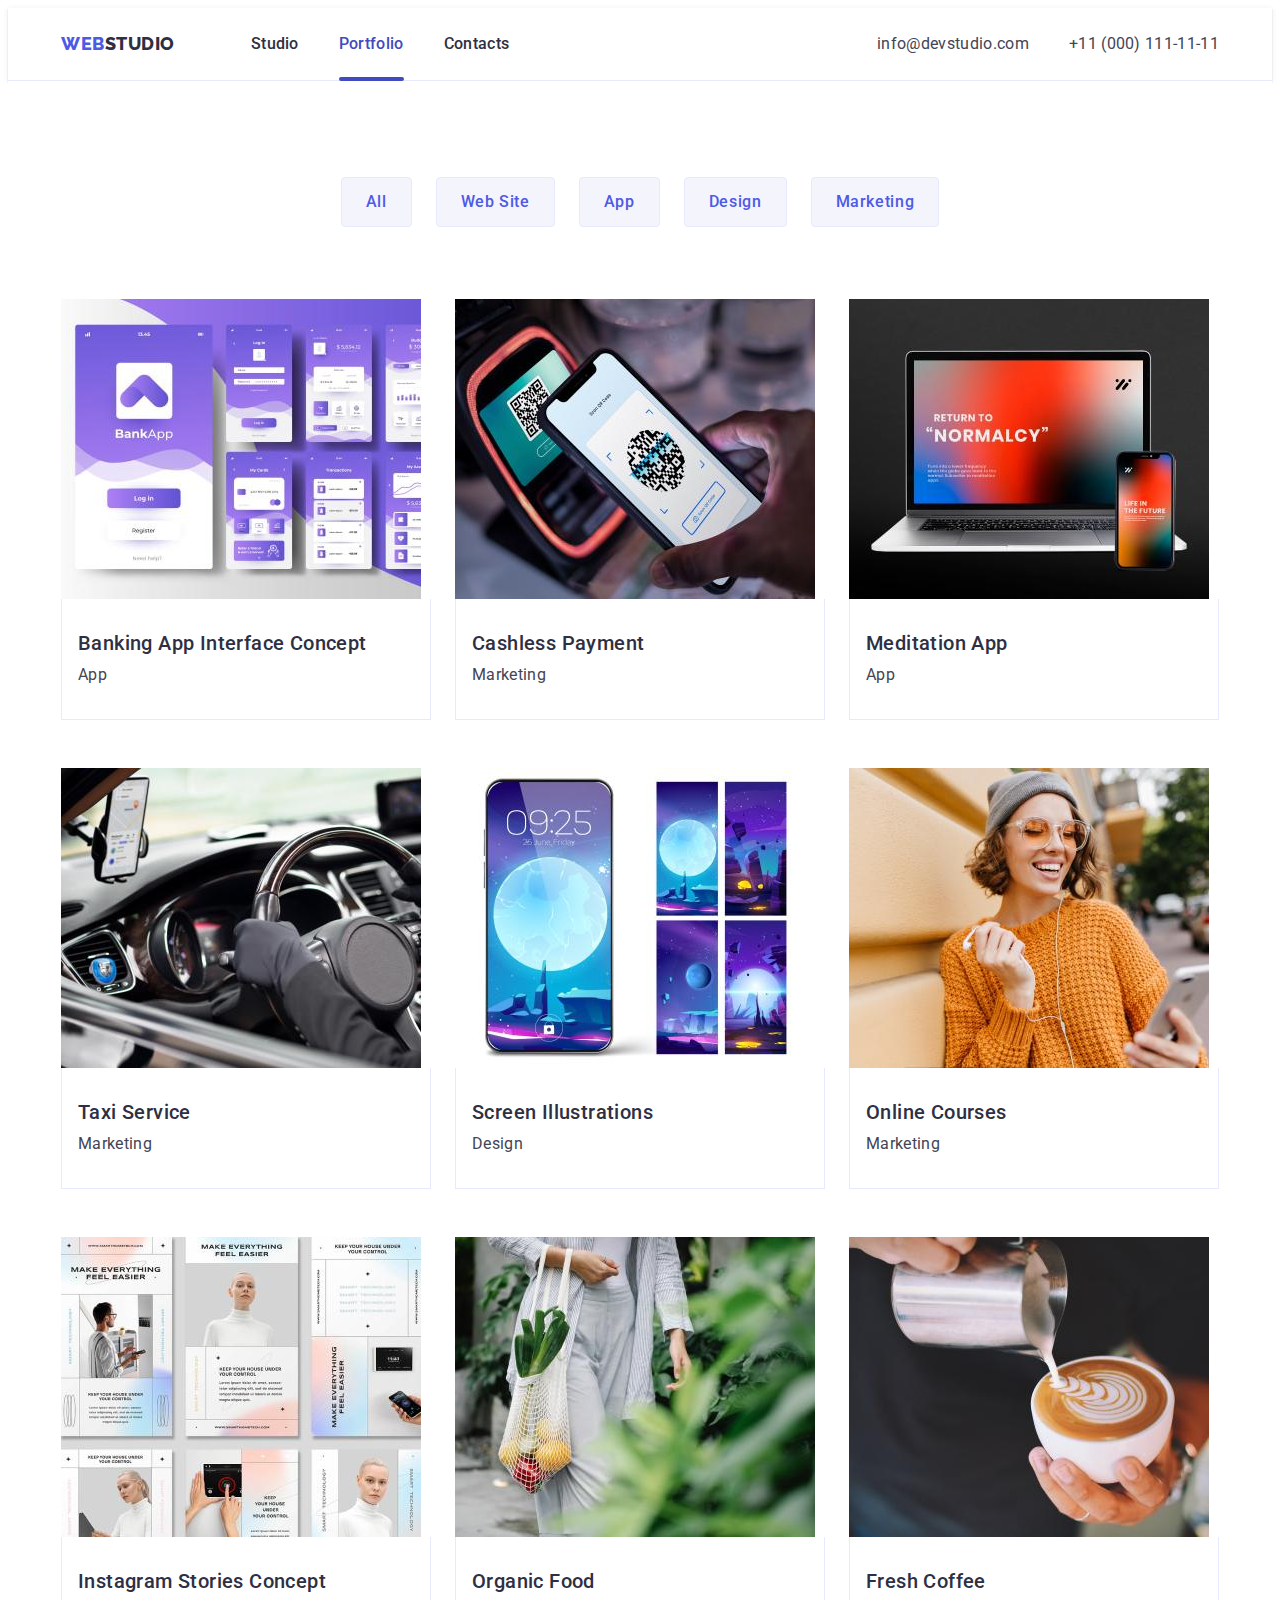
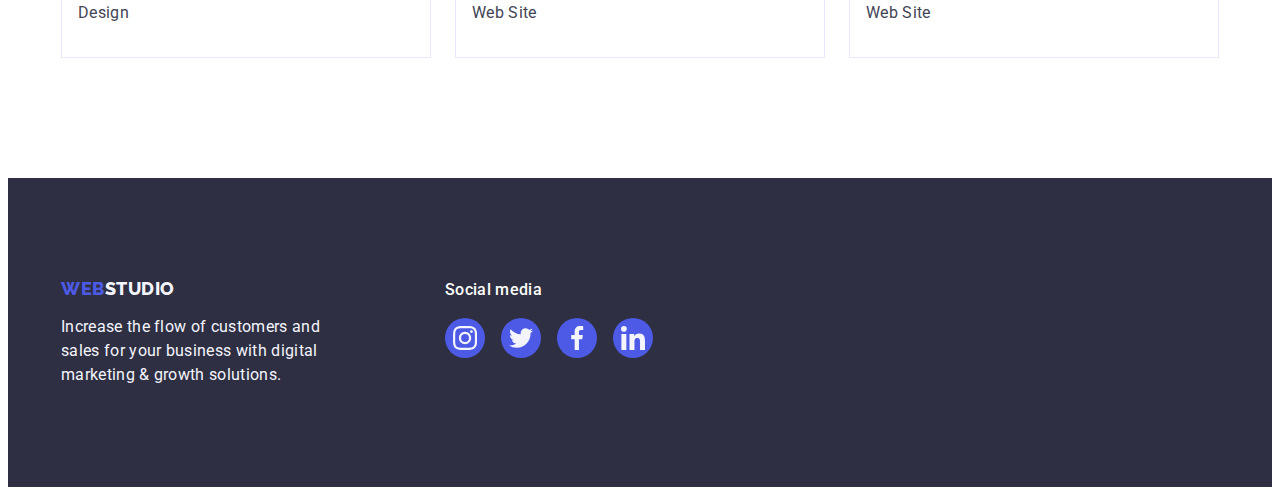
==== commit 03829ecc: "updated34" ====
--- a/portfolio.html
+++ b/portfolio.html
@@ -31,7 +31,7 @@
               <a class="header-menu-link link" href="./index.html">Studio</a>
             </li>
             <li class="header-menu-item">
-              <a class="header-menu-link link current" href="./portfolio.html"
+              <a class="header-menu-link link light-text current" href="./portfolio.html"
                 >Portfolio</a
               >
             </li>
@@ -101,21 +101,19 @@
             </li>
             <li class="img link">
                <a class="portfolio link" href="">
-               <div class="portfolio-hover"> 
-                <img
-                  src="./images/images/img1.jpg"
-                  alt="Cashless Payment"
-                  width="360"
-                  height="300"
-                />
-                <div class="app-text">
+                <div class="portfolio-hover">
+                  <img
+                    src="./images/images/img1.jpg"
+                    alt="Meditation App"
+                    width="360"
+                    height="300"
+                  />
                   <p class="app-hover-text">
                     14 Stylish and User-Friendly App Design Concepts · Task
                     Manager App · Calorie Tracker App · Exotic Fruit Ecommerce
                     App · Cloud Storage App
                   </p>
                 </div>
-               </div>
                <div class="app-name">
                   <h2 class="portfolio-headline">Cashless Payment</h2>
                   <p class="text">Marketing</p>
@@ -299,7 +297,7 @@
                 </svg>
               </a>
             </li>
-            <li>
+            <li class="social-items">
             <a
               class="footer-block-icons"
               href=""
@@ -311,7 +309,7 @@
               </svg>
             </a>
           </li>
-          <li>
+          <li class="social-items">
             <a
               class="footer-block-icons"
               href=""
@@ -323,7 +321,7 @@
               </svg>
             </a>
           </li>
-          <li>
+          <li class="social-items">
             <a
               class="footer-block-icons"
               href=""
--- a/css/styles.css
+++ b/css/styles.css
@@ -89,7 +89,6 @@
   text-decoration: none;
 }
 .header-menu-link {
-  color: #404bbf;
   transition: color 250ms cubic-bezier(0.4, 0, 0.2, 1);
 }
 
@@ -132,6 +131,10 @@
   display: block;
 }
 
+.light-text {
+  color: #404bbf;
+}
+
 .header-address {
   font-style: normal;
 }
@@ -155,6 +158,8 @@
 /* section 1 */
 
 .section {
+  max-width: 1440px;
+  margin: 0 auto;
   background-repeat: no-repeat;
   background-position: center;
   background-size: cover;
@@ -313,11 +318,6 @@
 .team-section-card {
   width: calc((100% - 72px) / 4);
 }
-
-.name {
-  padding: 32px 16px;
-}
-
 .worker-name {
   text-align: center;
   margin-bottom: 8px;
@@ -326,6 +326,7 @@
   line-height: 1.2;
   letter-spacing: 0.02em;
   color: var(--accentcolor);
+  
 }
 .teamtext {
   text-align: center;
@@ -335,35 +336,43 @@
   color: #434455;
   margin-top: 0;
   border-radius: 0px 0px 4px 4px;
-}
-.social-list {
+  margin-bottom: 8px;
+}
+.team-block {
   padding: 32px 0;
 }
-.team-block {
-  display: flex;
-  justify-content: center;
-  align-items: center;
+
+.social-media {
+  display: flex;
+  justify-content: center;
   gap: 24px;
 }
-.team-block {
-  list-style-type: none;
-}
-.block-icons {
-  display: flex;
-  justify-content: center;
-  align-items: center;
-  background-color: var(--maincolor);
-  border-radius: 50%;
+
+.social-items {
   width: 40px;
   height: 40px;
-  transition: color 250ms cubic-bezier(0.4, 0, 0.2, 1);
-  fill: none;
+}
+
+.block-icons {
+  width: 100%;
+  height: 100%;
+  background-color: #4d5ae5;
+  border-radius: 50%;
+  display: flex;
+  align-items: center;
+  justify-content: center;
+  transition: background-color 250ms cubic-bezier(0.4, 0, 0.2, 1);
 }
 
 .block-icons:hover,
 .block-icons:focus {
   background-color: #404bbf;
 }
+
+.icon {
+  fill: #f4f4fd;
+}
+
 
 /* section 5 */
 
@@ -402,11 +411,12 @@
   align-items: center;
   justify-content: center;
   color: #8e8f99;
+  transition: border-color 250ms cubic-bezier(0.4, 0, 0.2, 1), 
+  color 250ms cubic-bezier(0.4, 0, 0.2, 1);
 }
 
 .section-mark {
   fill: currentColor;
-  transition: border-color 250ms cubic-bezier(0.4, 0, 0.2, 1);
 }
 .customer-icon:hover,
 .customer-icon:focus {
@@ -458,8 +468,7 @@
   border-radius: 50%;
   width: 40px;
   height: 40px;
-  transition: color 250ms cubic-bezier(0.4, 0, 0.2, 1);
-  fill: none;
+  transition: background-color 250ms cubic-bezier(0.4, 0, 0.2, 1);
 }
 .footer-block-icons:hover,
 .footer-block-icons:focus {
@@ -568,13 +577,16 @@
   overflow: hidden;
 }
 
+.portfolio:hover,
+.portfolio:focus .app-hover-text {
+  transform: translateY(0%);
+}
+
 .portfolio:hover {
-  box-shadow:  1px 6px rgba(46, 47, 66, 0.08), 
+  box-shadow: 0px 1px 6px rgba(46, 47, 66, 0.08), 
   0px 1px 1px rgba(46, 47, 66, 0.16), 
   0px 2px 1px rgba(46, 47, 66, 0.08);
-  transform: translateY(0%);
-}
-
+}
 .app-hover-text {
   position: absolute;
   top: 0;
@@ -589,6 +601,7 @@
   transform: translateY(100%);
   transition: transform 250ms cubic-bezier(0.4, 0, 0.2, 1);
 }
+
 
 .work {
   display: flex;
@@ -651,3 +664,67 @@
 span {
   color: #f4f4fd;
 }
+
+
+/* modal */
+
+.backdrop {
+  position: fixed;
+  top: 0;
+  left: 0;
+  width: 100%;
+  height: 100%;
+  background-color: rgba(46, 47, 66, 0.4);
+  transition: opacity 250ms cubic-bezier(0.4, 0, 0.2, 1), 
+  visibility 250ms cubic-bezier(0.4, 0, 0.2, 1);
+}
+
+.is-hidden {
+  opacity: 0;
+  visibility: hidden;
+  pointer-events: none; 
+}
+
+.modal {
+  position: absolute;
+  top: 50%;
+  left: 50%;
+  transform: translate(-50%, -50%) scale(1);
+  width: 408px;
+  min-height: 584px;
+  background: #fcfcfc;
+  box-shadow: 0px 1px 1px rgba(0, 0, 0, 0.14), 
+  0px 1px 3px rgba(0, 0, 0, 0.12),
+   0px 2px 1px rgba(0, 0, 0, 0.2);
+   border-radius: 4px; 
+   transition: transform 250ms cubic-bezier(0.4, 0, 0.2, 1);
+}
+
+.modal-close-btn {
+  position: absolute;
+  top: 24px;
+  right: 24px;
+  width: 24px;
+  height: 24px;
+  border-radius: 50%; 
+  display: flex;
+  align-items: center;
+  justify-content: center;
+  background-color: #e7e9fc;
+  border: 1px solid rgba(0, 0, 0, 0.1);
+  padding: 0;
+  cursor: pointer;
+  transition: background-color 250ms cubic-bezier(0.4, 0, 0.2, 1),
+   border 250ms cubic-bezier(0.4, 0, 0.2, 1);
+}
+
+.modal-close-btn:hover,
+.modal-close-btn:focus {
+  background-color: #404bbf;
+  border: none;
+  fill: #ffffff;
+}
+
+.close-icon {
+  transition: fill 250ms cubic-bezier(0.4, 0, 0.2, 1);
+} 